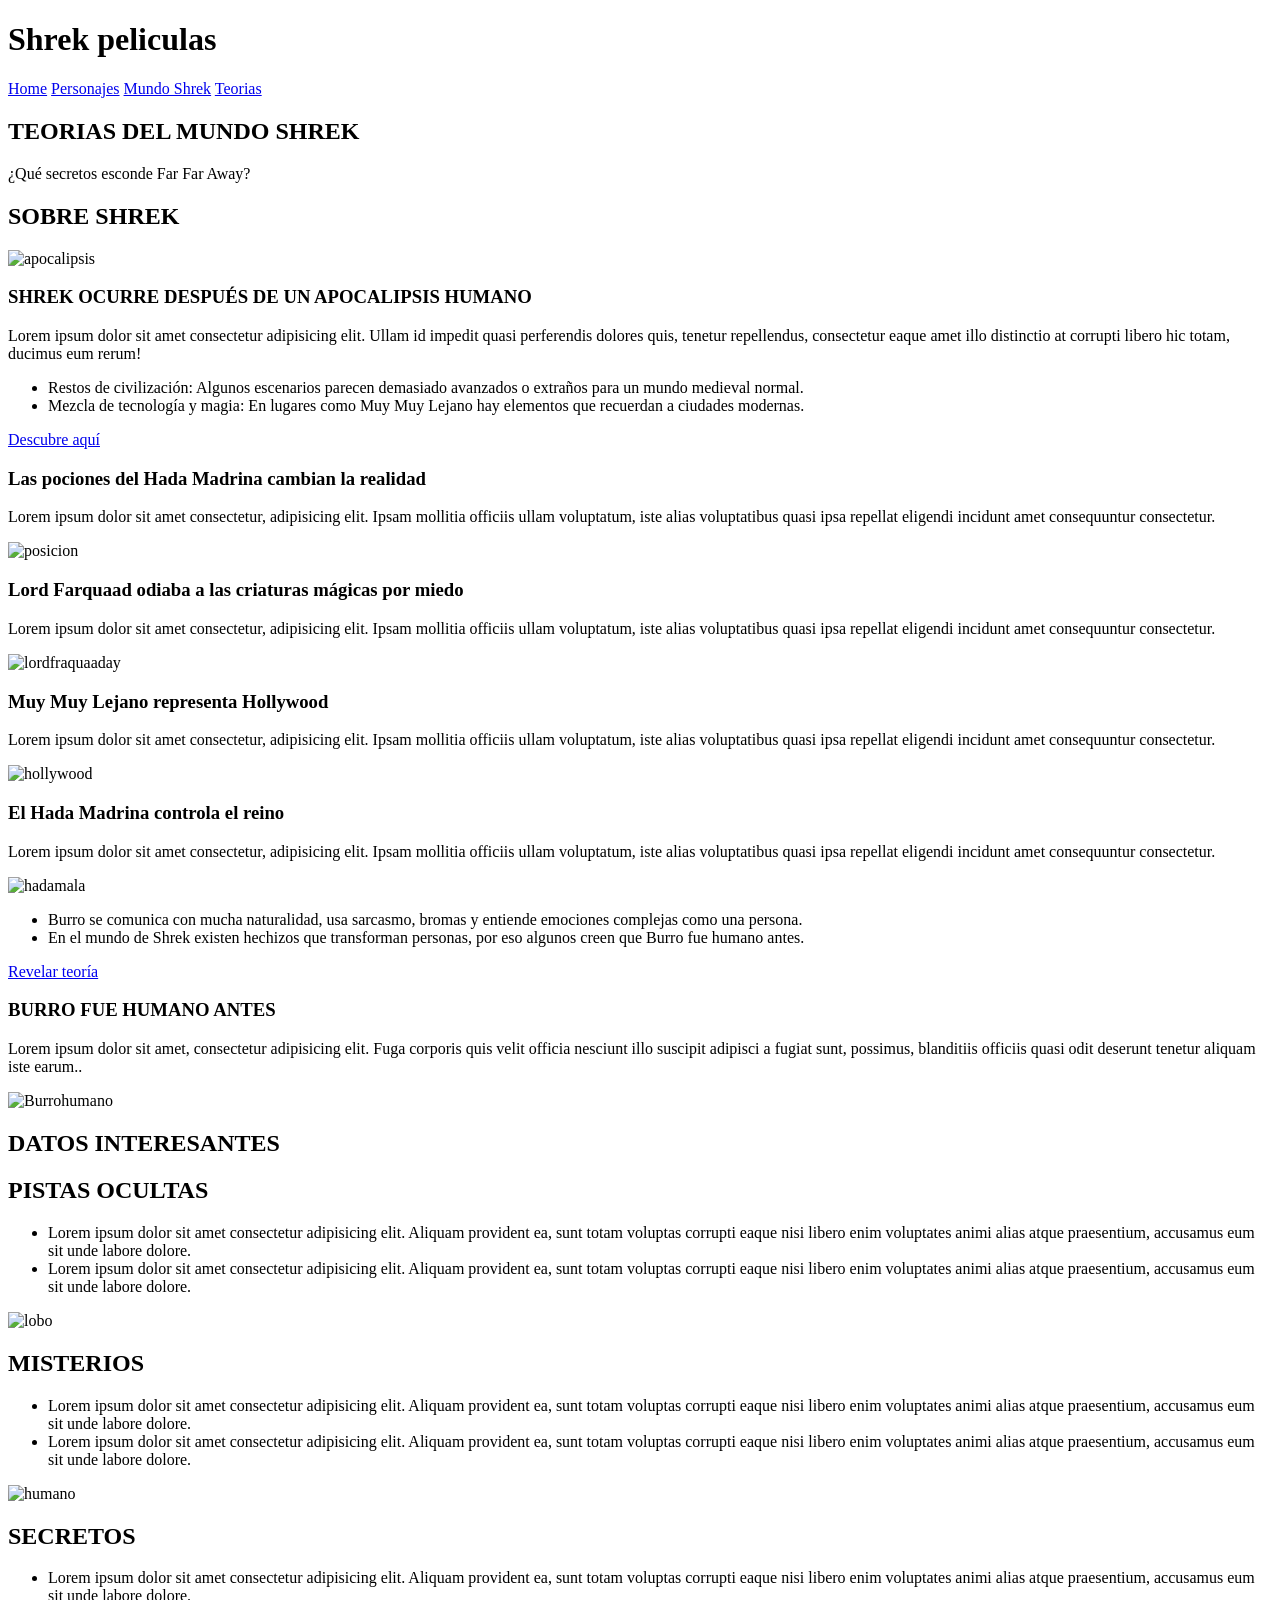
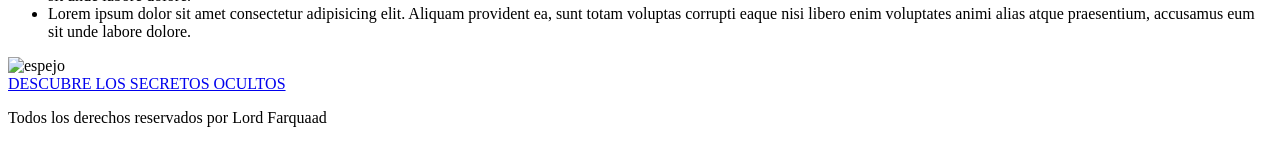
==== Teorias.html @ 33c82fba "Add files via upload" ====
<!DOCTYPE html>
<html lang="en">
<head>
    <meta charset="UTF-8">
    <meta name="viewport" content="width=device-width, initial-scale=1.0">
    <title>Shrek</title>
    <meta name ="description" content="Peliculas de sherk">
    <link rel="stylesheet" href="css/style.css" type="text/css">
    <link rel="stylesheet" href="css/normalize.css" type="text/css">
    <link rel="preconnect" href="https://fonts.googleapis.com">
    <link rel="preconnect" href="https://fonts.gstatic.com" crossorigin>
    <link href="https://fonts.googleapis.com/css2?family=Patrick+Hand&display=swap" rel="stylesheet">
    
</head>
<body>
    <header>
    <h1 class="titulo">Shrek <span>peliculas</span> </h1> 
    </header> 
    <div class="nav-bg">
    <nav class="navegacion-principal contenedor">
        <a href="index.html">Home</a>
        <a href="Personajes.html">Personajes</a>
        <a href="Mundo-shrek.html"> Mundo Shrek</a>
        <a href="Teorias.html">Teorias</a>
    </nav>
    </div>

<main class="contenedor sombras3">

<section class="hero hero-teorias">
    <div class="contenido-hero">
        <h2>TEORIAS DEL MUNDO SHREK</h2>
        <p>¿Qué secretos esconde Far Far Away?
        </p>
    </div>
</section>

<section class="contenedor">
<h2 class="titulo-mitad">SOBRE SHREK</h2>

<div class="fila-tarjeta">
    <div class="tarjeta-lado">
    <img src="img/apocalispis.jpg" alt="apocalipsis">
    <div>
    <h3>SHREK OCURRE DESPUÉS DE UN APOCALIPSIS HUMANO</h3>
    <p>Lorem ipsum dolor sit amet consectetur adipisicing elit. Ullam id impedit quasi perferendis dolores quis, tenetur repellendus, consectetur eaque amet illo distinctio at corrupti libero hic totam, ducimus eum rerum!</p>
    </div>
</div>
    
    <div class="texto-externo">
        <ul>
            <li>Restos de civilización: Algunos escenarios parecen demasiado avanzados o extraños para un mundo medieval normal.</li>
            <li>Mezcla de tecnología y magia: En lugares como Muy Muy Lejano hay elementos que recuerdan a ciudades modernas.</li>
        </ul>
        <a class="boton1" href="#">Descubre aquí</a>
    </div>
</div>
</section>


<main class="contenedor sombras">

<div class="teorias">

<section class="tarjeta1"> 
<h3> Las pociones del Hada Madrina cambian la realidad </h3>
<p> Lorem ipsum dolor sit amet consectetur, 
    adipisicing elit. Ipsam mollitia officiis 
    ullam voluptatum, iste alias voluptatibus 
    quasi ipsa repellat eligendi incidunt amet 
    consequuntur consectetur.</p>
<div class="icono">
<img src="img/posicion.jpg" alt="posicion">
</div>
</section>

<section class="tarjeta2"> 
<h3> Lord Farquaad odiaba a las criaturas mágicas por miedo </h3>
<p> Lorem ipsum dolor sit amet consectetur, 
    adipisicing elit. Ipsam mollitia officiis 
    ullam voluptatum, iste alias voluptatibus 
    quasi ipsa repellat eligendi incidunt amet 
    consequuntur consectetur.</p>
<div class="icono">
<img src="img/LordFraquaaday.jpg" alt="lordfraquaaday">
</div>
</section>

<section class="tarjeta3">
<h3> Muy Muy Lejano representa Hollywood </h3>
 <p> Lorem ipsum dolor sit amet consectetur, 
    adipisicing elit. Ipsam mollitia officiis 
    ullam voluptatum, iste alias voluptatibus 
    quasi ipsa repellat eligendi incidunt amet 
    consequuntur consectetur.</p>
<div class="icono">
<img src="img/farfaraway.jpg" alt="hollywood">
</div>
</section>

<section class="tarjeta4"> 
<h3> El Hada Madrina controla el reino </h3>
<p> Lorem ipsum dolor sit amet consectetur, 
    adipisicing elit. Ipsam mollitia officiis 
    ullam voluptatum, iste alias voluptatibus 
    quasi ipsa repellat eligendi incidunt amet 
    consequuntur consectetur.</p>
<div class="icono">
<img src="img/Hadamala.jpg" alt="hadamala">
</div>
</section>

</div>
</main>

<section class="contenedor">
    <div class="fila-tarjeta">
    <div class="texto-externo1">
   <ul>
            <li>Burro se comunica con mucha naturalidad, usa sarcasmo, bromas y entiende emociones complejas como una persona.</li>
            <li>En el mundo de Shrek existen hechizos que transforman personas, por eso algunos creen que Burro fue humano antes.</li>
        </ul>
    <a class="boton" href="#">Revelar teoría</a>
 </div>

    <div class="tarjeta-lado inverso ancho">
    <div>
    <h3>BURRO FUE HUMANO ANTES</h3>
    <p>Lorem ipsum dolor sit amet, consectetur adipisicing elit. Fuga corporis quis velit officia nesciunt illo suscipit adipisci a fugiat sunt, possimus, blanditiis officiis quasi odit deserunt tenetur aliquam iste earum..</p>
    </div>

    <img src="img/shrek_ane.jpg" alt="Burrohumano">
    </div>
    </div>

</section>

<h2>DATOS INTERESANTES</h2>
<section class="otros-daticos1">

    <div>
    <h2 class="sub-color2">PISTAS OCULTAS</h2>
    <ul class="otros-luagares-item">
         <li>Lorem ipsum dolor sit amet consectetur adipisicing elit. Aliquam provident ea, sunt totam voluptas corrupti eaque nisi libero enim voluptates animi alias atque praesentium, accusamus eum sit unde labore dolore.</li>
         <li>Lorem ipsum dolor sit amet consectetur adipisicing elit. Aliquam provident ea, sunt totam voluptas corrupti eaque nisi libero enim voluptates animi alias atque praesentium, accusamus eum sit unde labore dolore.</li>
         
         
    </ul>
    </div>
<div class="alinear-derecha flex">
    <div class="icono-datico">
    <img src="img/lobo.jpg" alt="lobo">
</div>
</div>
</section>

<section class="otros-daticos2">
    <div>
    <h2 class="sub-color3">MISTERIOS</h2>
    <ul class="otros-luagares-item">
        <li>Lorem ipsum dolor sit amet consectetur adipisicing elit. Aliquam provident ea, sunt totam voluptas corrupti eaque nisi libero enim voluptates animi alias atque praesentium, accusamus eum sit unde labore dolore.</li>
        <li>Lorem ipsum dolor sit amet consectetur adipisicing elit. Aliquam provident ea, sunt totam voluptas corrupti eaque nisi libero enim voluptates animi alias atque praesentium, accusamus eum sit unde labore dolore.</li>
        
    </ul>
</div>
<div class="alinear-derecha flex">
    <div class="icono-datico">
    <img src="img/sherkhumanojpg.jpg" alt="humano">
</div>
</div>
</section>

<section class="otros-daticos3">
    <div>
    <h2 class="sub-color4">SECRETOS</h2>
    <ul class="otros-luagares-item">
        <li>Lorem ipsum dolor sit amet consectetur adipisicing elit. Aliquam provident ea, sunt totam voluptas corrupti eaque nisi libero enim voluptates animi alias atque praesentium, accusamus eum sit unde labore dolore.</li>
        <li>Lorem ipsum dolor sit amet consectetur adipisicing elit. Aliquam provident ea, sunt totam voluptas corrupti eaque nisi libero enim voluptates animi alias atque praesentium, accusamus eum sit unde labore dolore.</li>
    
    </ul>
</div>
<div class="alinear-derecha flex">
    <div class="icono-datico">
    <img src="img/espejo.jpg" alt="espejo">
</div>
</div>
</section>
<a class="boton-final" href="#">DESCUBRE LOS SECRETOS OCULTOS </a>
</main>

<footer class="footer">
    <p> Todos los derechos reservados por Lord Farquaad</p>
</footer>


</body>
</html>
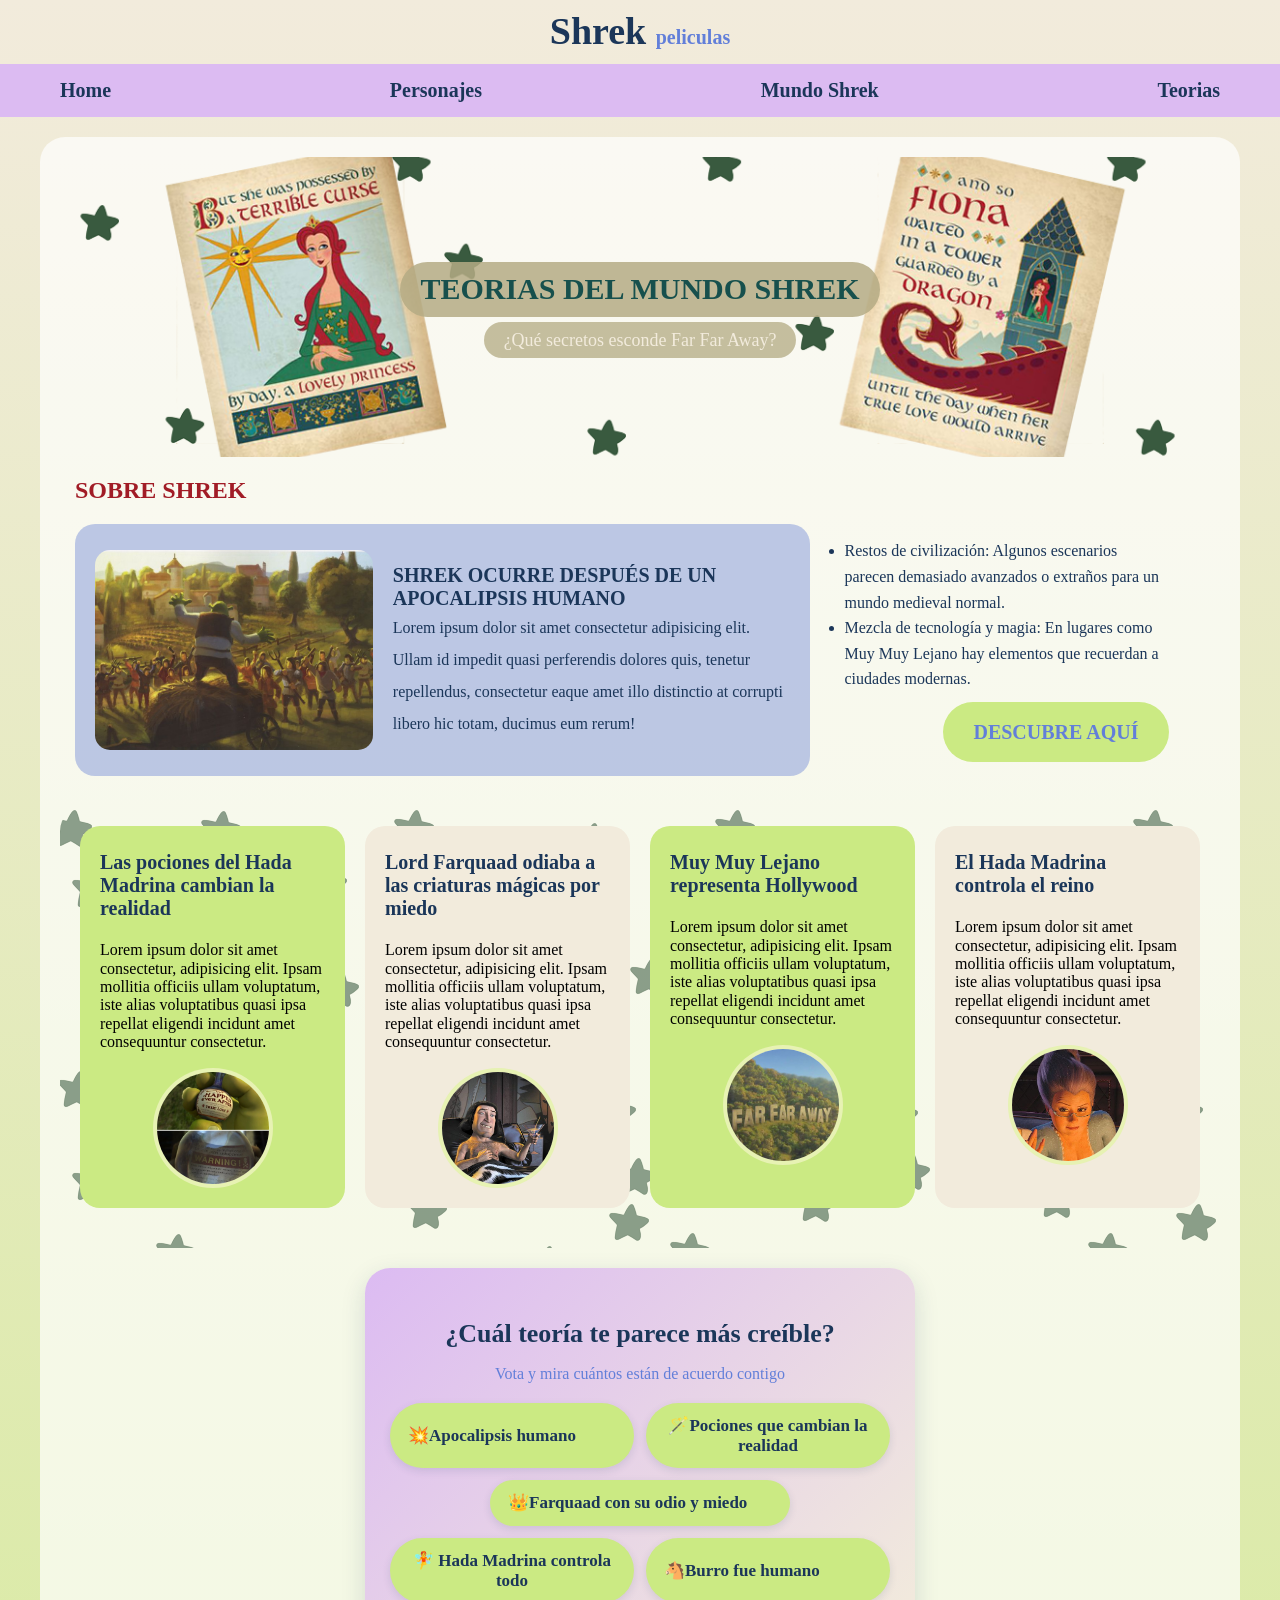
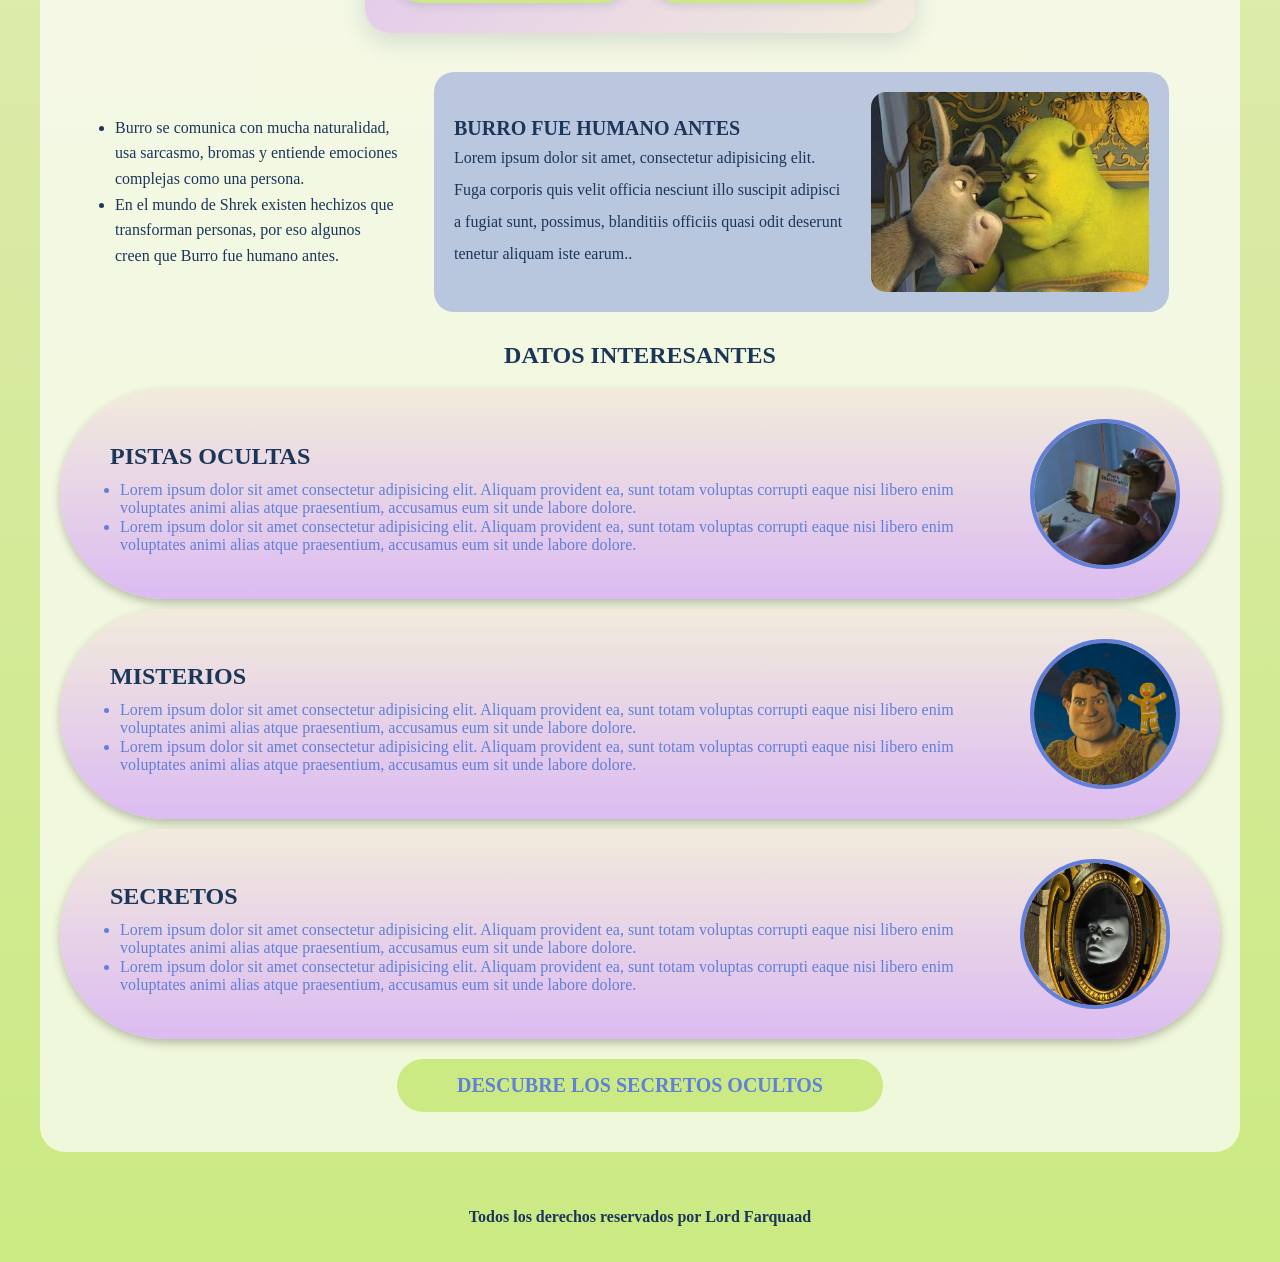
==== commit 1a26858d: "Add files via upload" ====
--- a/Teorias.html
+++ b/Teorias.html
@@ -113,6 +113,21 @@
 </div>
 </main>
 
+<div class="caja-votacion">
+    <h2 class="votacion-titulo"> ¿Cuál teoría te parece más creíble?</h2>
+    <p class="votacion-subtitulo">Vota y mira cuántos están de acuerdo contigo</p>
+
+    <div class="botones-votacion">
+        <button class="boton-voto">💥Apocalipsis humano</button>
+        <button class="boton-voto">🪄Pociones que cambian la realidad</button>
+        <button class="boton-voto centrado">👑Farquaad con su odio y miedo</button>
+        <button class="boton-voto">🧚 Hada Madrina controla todo</button>
+        <button class="boton-voto">🐴Burro fue humano</button>
+    </div>
+</div>
+
+<br>
+
 <section class="contenedor">
     <div class="fila-tarjeta">
     <div class="texto-externo1">
@@ -120,7 +135,6 @@
             <li>Burro se comunica con mucha naturalidad, usa sarcasmo, bromas y entiende emociones complejas como una persona.</li>
             <li>En el mundo de Shrek existen hechizos que transforman personas, por eso algunos creen que Burro fue humano antes.</li>
         </ul>
-    <a class="boton" href="#">Revelar teoría</a>
  </div>
 
     <div class="tarjeta-lado inverso ancho">
@@ -184,6 +198,9 @@
     <img src="img/espejo.jpg" alt="espejo">
 </div>
 </div>
+
+<br>
+
 </section>
 <a class="boton-final" href="#">DESCUBRE LOS SECRETOS OCULTOS </a>
 </main>
--- a/css/style.css
+++ b/css/style.css
@@ -0,0 +1,1457 @@
+:root{
+    --Rosalila:#DCBBF2;
+    --Azullila:#627FD9;
+    --Azul:#7E94D9;
+    --Azuloscura:#1B3659;
+    --Beige:#F2EBDC;
+    --Verde:#cbea83;
+    --Rojito:#A11C26;
+}
+
+html {
+    font-size: 62.5%;
+    box-sizing: border-box;
+    scroll-snap-type: y mandatory;
+}
+
+*, *:before, *:after {
+  box-sizing: inherit;
+}
+
+.patrick-hand-regular {
+  font-family: "Patrick Hand", cursive;
+  font-weight: 400;
+  font-style: normal;
+}
+
+body{
+    font-size: 16px;
+    font-family: "Patrick Hand", cursive;
+    background-image: linear-gradient(to top,#cbea83 0%, #F2EBDC  100%);
+    margin:0;
+    padding:0;
+    overflow-x: hidden;
+}
+
+h1,h2,h3{
+    text-align: center;
+}
+
+h1{
+    font-size: 2rem; 
+    color: #1B3659;
+}
+h2{
+    color: #1B3659;
+}
+
+span{
+    font-size: 2rem;
+}
+
+.titulo{
+    text-align: center;
+    font-size: 3.8rem;
+    color:var(--Azuloscura);
+    margin:0;
+    padding: 1rem 0;
+}
+
+.titulo span{
+    font-size: 2rem;
+    color:var(--Azullila);
+}
+
+.contenedor{
+    width: 100%;
+    max-width: 120rem;
+    margin: 0 auto;
+    padding:0 1.5rem;
+}
+
+.nav-bg{
+background-color:var(--Rosalila);
+}
+
+.navegacion-principal{
+    padding: 1rem;
+    display: flex;
+    flex-direction: column;
+    gap: 0.5rem;
+    align-items: center;
+}
+
+@media (min-width:768px) {
+    .navegacion-principal{
+        flex-direction: row;
+        justify-content: space-between;
+        align-items: center;
+    } 
+}
+
+.navegacion-principal a{
+    color: var(--Azuloscura);
+    text-decoration: none;
+    font-size: 2rem;
+    font-weight: 900;
+    padding: 0.5rem 1rem;
+}
+
+.navegacion-principal a:hover{
+    color: var(--Azuloscura);
+    font-size: 2rem;
+    background-color: var(--Beige);
+    font-weight: 900;
+    padding: 1rem;
+    border-radius: 15px;
+}
+
+.hero{
+    background-image: url(../img/Banner.jpg);
+    background-repeat: no-repeat;
+    background-size: cover;
+    background-position: center;
+    height: 35rem;
+    position: relative;
+    margin-bottom: 2rem;
+    width: 100%;
+}
+
+.contenido-hero{
+    position: absolute;
+    background-color: rgba(5, 37, 3, 0.238);
+    height: 100%;
+    width: 100%;
+    display: flex;
+    flex-direction: column;
+    align-items: center;
+    justify-content: center;
+    padding: 2rem;
+}
+
+.contenido-hero h2{
+    color: #F2EBDC;
+    font-size: 2.4rem;
+    text-align: center;
+}
+
+.contenido-hero p{
+    color: #F2EBDC;
+    text-align: center;
+    font-size: 1.8rem;
+}
+
+.boton{
+    background-color: #cbea83;
+    color: var(--Azullila);
+    padding: 1rem 3rem;
+    margin-top:1rem ;
+    font-size: 2rem;
+    text-decoration: none;
+    text-transform: uppercase;
+    font-weight: bold;
+    border-radius: 5rem;
+    display: inline-block;
+    text-align: center;
+    border: none;
+}
+
+.boton:hover{
+    cursor: pointer;
+    color: #1B3659;
+    background-color: #F2EBDC;
+    font-weight: 900;
+    padding: 1rem 2rem;
+    border-radius: 5rem;
+}
+
+.contenido-hero .boton{
+    width: auto;
+    max-width: 90%;
+}
+
+@media (max-width: 480px) {
+    .contenido-hero .boton{
+        padding: 1rem 1.5rem;
+        font-size: 1.6rem;
+    }}
+
+.sombra{
+    background-color: #F2EBDC;
+    padding: 2rem;
+    border-radius: 25px;
+    margin: 0 1rem 2rem 1rem;
+} 
+
+@media (min-width:768px){
+    .sombra{
+        margin:0 auto 2rem auto;
+    }
+}
+
+.servicios{
+    display: flex;
+    flex-direction: column;
+    gap: 2rem;
+}
+
+@media (min-width: 768px){
+    .servicios{
+        display: grid;
+        grid-template-columns:repeat(3, 1fr);
+    }
+}
+.servicio{
+    display: flex;
+    flex-direction: column;
+    align-items: center;
+}
+.servicio h3{
+    color: var(--Azullila);
+    font-size: 2rem;
+}
+.servicio p{
+    line-height: 2;
+    text-align: center;
+    font-size: 1.6rem;
+}
+
+.servicio .icono{
+    height: 15rem;
+    width: 15rem;
+    background-color:var(--Rosalila);
+    border-radius: 50%;
+    display: flex;
+    justify-content: center;
+    align-items: center;
+}
+.formulario{
+    background: linear-gradient(var(--Rosalila) 0%, var(--Beige) 50%,var(--Rosalila) 100% );
+    width: min(60rem, 100%);
+    margin: 0 auto;
+    padding: 2rem;
+    border-radius: 2rem;
+}
+
+.formulario fieldset{
+    border: none;
+    padding: 0;
+    margin: 0;
+}
+
+.formulario legend{
+    text-align: center;
+    font-size: 1.8rem;
+    text-transform: uppercase;
+    font-weight: 700;
+    margin-bottom: 2rem;
+    color: var(--Azuloscura);
+}
+
+
+@media (min-width:768px){
+    .contenedor-campos{
+        display: grid;
+        grid-template-columns: repeat(2,1fr);
+        grid-template-rows: auto auto 20rem;
+        column-gap: 1rem;
+    }
+}
+
+.campo:nth-child(3),
+.campo:nth-child(4) {
+    grid-column: 1 / 3;
+}
+
+.campo{
+    margin-bottom: 2rem;
+}
+.campo label{
+    color: var(--Azuloscura);
+    font-weight: bold;
+    margin-bottom: 1rem;
+    display: block;
+    font-size: 1.8rem;
+}
+.campo textarea{
+    height: 18rem;
+    border-radius: 1.5rem;
+    padding: 1.2rem;
+}
+
+.input-text{
+    width: 100%;
+    border: none;
+    padding: 1.2rem;
+    border-radius: 2rem;
+    font-size: 1.6rem;
+}
+
+.w-100{width: 100%;}
+@media (min-width:768px){
+    .w-100{width: auto;}
+}
+
+.flex{
+    display: flex;
+    justify-content: flex-end;
+    align-items: center;
+    gap: 1rem;
+}
+
+.alinear-derecha{
+    justify-content: flex-end;
+
+}
+
+.legend1{
+    color: var(--Rosalila);
+}
+
+.footer{
+    text-align: center;
+    color: var(--Azuloscura);
+    font-weight: bold;
+    padding: 2rem;
+    font-size: 1.6rem;
+}
+
+.servicios,
+.navegacion-principal,
+.formulario{
+    scroll-snap-stop: always;
+}
+
+/**personajes**/
+
+
+.sombras1{
+    background-color:#ffffffb1;
+    padding: 2rem;
+    border-radius: 25px;
+    margin: 2rem 1rem 2rem 1rem;
+} 
+
+@media (min-width:768px){
+    .sombras1{
+        margin:2rem auto 2rem auto;
+    }
+}
+
+.titulo-principales{
+    color: var(--Azuloscura);
+}
+.personajes{
+    display: flex;
+    flex-direction: column;
+    gap: 2rem;
+}
+
+@media (min-width: 768px){
+    .personajes{
+        display: grid;
+        grid-template-columns:repeat(3, 1fr);
+    }
+}
+
+.personaje{
+    display: flex;
+    flex-direction: column;
+    align-items: center;
+}
+
+.personaje h3{
+    color: var(--Azuloscura);
+    font-size: 2rem;
+}
+
+.personaje p{
+    line-height: 2;
+    text-align: center;
+    font-size: 1.6rem;
+}
+
+.personaje .icono{
+    width: 15rem;
+    height: 15rem;
+    border-radius: 50%;
+    overflow: hidden;
+    background-color:cornsilk;
+    display: flex;
+    justify-content:center;
+    align-items: center;
+    border: 4px solid var(--Verde);
+}
+.personaje .icono img {
+    width: 100%;
+    height: 100%;
+    object-fit: contain;
+    object-position:center ;
+}
+.personaje:hover{
+    transform: scale(1.05);
+    transition: 0.3s;
+    background-color: #cbea8380;
+}
+
+.titulo-amigos{
+    color: var(--Azullila);
+}
+.amigo{
+    display: flex;
+    flex-direction: column;
+    align-items: center;
+}
+
+.amigo h3{
+    color: var(--Azul);
+    font-size: 2rem;
+}
+
+.amigo p{
+    line-height: 2;
+    text-align: center;
+    font-size: 1.6rem;
+}
+
+.amigo .icono{
+    width: 15rem;
+    height: 15rem;
+    border-radius: 50%;
+    overflow: hidden;
+    background-color:cornsilk;
+    display: flex;
+    justify-content:center;
+    align-items: center;
+    border: 4px solid var(--Azullila);
+}
+.amigo .icono img {
+    width: 100%;
+    height: 100%;
+    object-fit: contain;
+    object-position:center ;
+}
+.amigo:hover{
+    transform: scale(1.05);
+    transition: 0.3s;
+    background-color: #6280d95a;
+}
+
+.titulo-villanos{
+    color: var(--Rojito);
+}
+
+.villano{
+    display: flex;
+    flex-direction: column;
+    align-items: center;
+}
+
+.villano h3{
+    color: var(--Rojito);
+    font-size: 2rem;
+}
+
+.villano p{
+    line-height: 2;
+    text-align: center;
+    font-size: 1.6rem;
+}
+
+.villano .icono{
+    width: 15rem;
+    height: 15rem;
+    border-radius: 50%;
+    overflow: hidden;
+    background-color:cornsilk;
+    display: flex;
+    justify-content:center;
+    align-items: center;
+    border: 4px solid var(--Rojito);
+}
+.villano .icono img {
+    width: 100%;
+    height: 100%;
+    object-fit: contain;
+    object-position:center ;
+}
+.villano:hover{
+    transform: scale(1.05);
+    transition: 0.3s;
+   background-color: #dcbbf296;
+}
+.personaje,
+.amigo,
+.villano {
+    border-radius: 2rem;
+    padding: 2rem;
+    box-shadow: 0 4px 10px rgba(0,0,0,0.1);
+}
+
+/* Otros personajes - cuadritos */
+.titulo-otros{
+    color: var(--Azuloscura);
+}
+
+.otros-personajes{
+    display: grid;
+    grid-template-columns: repeat(4, 1fr);
+    gap: 2rem;
+    margin-bottom: 2rem;
+}
+
+.cuadro-1{ 
+   background-image: linear-gradient(to top,#DCBBF2 0%, #F2EBDC  100%);
+    border-radius: 2rem;
+    padding: 2rem 3rem; 
+}
+.cuadro-2{ 
+   background-image: linear-gradient(to top,#cbea83 0%, #F2EBDC  100%);
+    border-radius: 2rem;
+    padding: 2rem 3rem;
+}
+.cuadro-3{ 
+    background-image: linear-gradient(to top,#DCBBF2 0%, #F2EBDC  100%);
+    border-radius: 2rem;
+    padding: 2rem 3rem;
+}
+.cuadro-4{ 
+    background-image: linear-gradient(to top,#cbea83 0%, #F2EBDC  100%);
+    border-radius: 2rem;
+    padding: 2rem 3rem;
+}
+
+.frase{
+    background-color: var(--Azuloscura);
+    border-radius: 50rem;
+    margin: 1rem;
+    padding: 1rem 2rem; 
+}
+.frase p{
+    text-align: center;
+    color: var(--Beige);
+    font-size: 1.6rem;
+
+}
+
+/**Mundo-shrek**/
+
+.sombras2{
+    background-color:#ffffffb1;
+    padding: 2rem;
+    border-radius: 25px;
+    margin: 2rem 1rem 2rem 1rem;
+} 
+
+@media (min-width:768px){
+    .sombras2{
+        margin:2rem auto 2rem auto;
+    }
+}
+
+.lugares {
+    margin: 2rem 0;
+}
+
+.marcos {
+    display: grid;
+    grid-template-columns: repeat(3, 1fr);
+    gap: 1.5rem;
+}
+
+@media (max-width: 768px) {
+    .marcos {
+        grid-template-columns: 1fr;
+    }
+}
+
+.marco-1{
+    border-radius: 2rem;
+    padding: 2.5rem;
+    display: flex;
+    flex-direction: column;
+    justify-content: flex-end;
+    min-height: 20rem;
+    grid-column: span 2;
+    background-color: var(--Verde);
+}
+.marco-1 h3{
+    font-size: 2rem;
+    color: var(--Azuloscura); 
+}
+.marco-1 p{
+    text-align: left;
+    margin: 0 0 0.5rem 0;
+    font-size: 1.6rem;
+    color: var(--Azuloscura); 
+}
+
+.marco-2{
+    border-radius: 2rem;
+    padding: 2.5rem;
+    display: flex;
+    flex-direction: column;
+    justify-content: flex-end;
+    min-height: 20rem;
+    grid-column: span 1;
+    background-color: var(--Beige)
+}
+.marco-2 h3{
+    font-size: 2rem;
+    color: var(--Azuloscura); 
+}
+.marco-2 p{
+    text-align: left;
+    margin: 0 0 0.5rem 0;
+    font-size: 1.6rem;
+    color: var(--Azuloscura); 
+}
+.marco-img{
+    background-image:url(../img/pantano.jpg);
+    background-size: cover;
+    background-position: top;
+    min-height: 26rem;
+    border-radius: 2rem;
+    box-shadow: 0 4px 10px rgba(0, 0, 0, 0.24);
+}
+
+.marco-img:hover{
+    transform: scale(1.05);
+    transition: 0.3s;
+}
+.marco-img2{
+    background-image:url(../img/far-far-away.jpg) ;
+    background-size: cover;
+    background-position: top;
+    min-height: 22rem;
+    border-radius: 2rem;
+    box-shadow: 0 4px 10px rgba(0, 0, 0, 0.24);
+}
+
+.marco-img2:hover{
+    transform: scale(1.05);
+    transition: 0.3s;
+}
+.marco-img4{
+    background-image: url(../img/castillo-fiona.jpg);
+    background-size: cover;
+    background-position: top;
+    min-height: 22rem;
+    border-radius: 2rem;
+    box-shadow: 0 4px 10px rgba(0, 0, 0, 0.24);
+}
+
+.marco-img4:hover{
+    transform: scale(1.05);
+    transition: 0.3s;
+}
+.marco-img3{
+    background-image:url(../img/bosque.jpg);
+    background-size: cover;
+    background-position: top;
+    min-height: 22rem;
+    border-radius: 2rem;
+    box-shadow: 0 4px 10px rgba(0, 0, 0, 0.24);
+}
+
+.marco-img3:hover{
+    transform: scale(1.05);
+    transition: 0.3s;
+}
+
+.marco-3{
+    border-radius: 2rem;
+    padding: 2.5rem;
+    display: flex;
+    flex-direction: column;
+    justify-content: flex-end;
+    min-height: 20rem;
+    grid-column: span 1;
+    background-color: var(--Beige);
+}
+.marco-3 h3{
+    font-size: 2rem;
+    color: var(--Azuloscura);
+}
+.marco-3 p{
+    text-align: left;
+    margin: 0 0 0.5rem 0;
+    font-size: 1.6rem;
+    color: var(--Azuloscura); 
+}
+.marco-4{
+    border-radius: 2rem;
+    padding: 2.5rem;
+    display: flex;
+    flex-direction: column;
+    justify-content: flex-end;
+    min-height: 20rem;
+    grid-column: span 1;
+    background-color: var(--Azul);
+}
+.marco-4 h3{
+    font-size: 2rem;
+    color: var(--Beige);
+}
+.marco-4 p{
+    text-align: left;
+    margin: 0 0 0.5rem 0;
+    font-size: 1.6rem;
+    color: var(--Beige);
+}
+
+.botonsito{
+    background-color: #F2EBDC;
+    color: #1B3659;
+    padding: 1rem 3rem;
+    margin-top:1rem ;
+    font-size: 2rem;
+    text-decoration: none;
+    text-transform: uppercase;
+    font-weight: bold;
+    border-radius: 5rem;
+    display: inline-block;
+    text-align: center;
+    border: none;
+}
+
+.botonsito:hover{
+    cursor: pointer;
+    color: var(--Azullila);
+    background-color: #cbea83;
+    font-weight: 900;
+    padding: 1rem 2rem;
+    border-radius: 5rem;
+}
+
+.titulo-separador {
+    grid-column: span 3;
+    padding: 1rem 2rem;
+}
+
+.titulo-separador h3 {
+    text-align: left;
+    font-size: 2.5rem;
+    color: var(--Azullila);
+    margin: 0;
+
+}
+
+.titulo-separador1 {
+    grid-column: span 3;
+    padding: 1rem 2rem;
+}
+
+.titulo-separador1 h3 {
+    text-align: center;
+    font-size: 2.5rem;
+    color: var(--Azuloscura);
+    margin: 0;
+}
+
+
+@media (max-width: 768px) {
+    .titulo-separador,.titulo-separador1 {
+        grid-column: span 1;
+    }
+}
+ 
+.mapa {
+    margin: 1rem auto;
+    padding: 1rem;
+    display: flex;
+    justify-content: center;
+    box-shadow: 0 4px 10px rgba(0,0,0,0.1);
+    background-color: #dcbbf27a;
+
+}
+
+.mapa-shrek {
+    display: grid;
+    grid-template-columns: 35rem 1fr;
+    gap: 5rem;
+    align-items: center;
+}
+
+.mapa-img {
+    width: 35rem;
+    height: 28rem;
+    border-radius: 1rem;
+    overflow: hidden;
+    box-shadow: 0 4px 10px rgba(0, 0, 0, 0.24);
+}
+
+.mapa-img img {
+    width: 100%;
+    height: 100%;
+    object-fit: cover;
+    border-radius: 1rem;
+   
+}
+
+.texto-mapa{
+    padding-left: 2rem;
+}
+
+.texto-mapa h2 {
+    font-size: 2.5rem;
+    color: var(--Rojito);
+    text-align: left;
+    margin-bottom: 1rem;
+    
+}
+
+.texto-mapa p {
+    font-size: 1.6rem;
+    line-height: 1.8;
+    text-align: left;
+    margin-bottom: 2rem;
+    color: var(--Azuloscura);
+}
+
+.texto-mapa li{
+     color: var(--Azuloscura);
+}
+
+@media (max-width: 768px) {
+    .mapa-shrek{
+        grid-template-columns: 1fr;
+    }
+}
+.mapa-img {
+        width: 100%;
+    }
+
+.otros-lugares {
+    margin: 1rem auto;
+    padding: 3rem 4rem;
+    display: flex;
+    flex-direction: row;          
+    align-items: center;          
+    justify-content: space-between; 
+    gap: 2rem;
+    box-shadow: 0 4px 10px rgba(0, 0, 0, 0.255);
+    color: var(--Azullila);
+    border-radius: 50rem;
+}
+
+.sub-color1 {
+    color: var(--Azuloscura);
+    white-space: nowrap;   
+    margin: 0;
+}
+
+.otros-luagares-item {
+    flex: 1;               
+    margin: 0;
+    padding-left: 2rem;
+}
+
+.alinear-derecha {
+    justify-content: flex-end;
+    flex-shrink: 0;        
+}
+
+/**Teorias**/
+
+.sombras3{
+    background-color:#ffffffb1;
+    padding: 2rem;
+    border-radius: 25px;
+    margin: 2rem 1rem 2rem 1rem;
+} 
+
+@media (min-width:768px){
+    .sombras3{
+        margin:2rem auto 2rem auto;
+    }
+}
+
+.sombras{
+    background-image: url(../img/banner8png.png);
+    padding: 2rem;
+    border-radius: 25px;
+    margin: 0 1rem 2rem 1rem;
+} 
+
+@media (min-width:768px){
+    .sombras{
+        margin:0 auto 2rem auto;
+    }
+}
+
+.hero-teorias {
+    background-image:url(../img/banner4.png);
+    height: 30rem;
+}
+
+.hero-teorias .contenido-hero {
+    background-color: transparent;
+}
+
+.hero-teorias h2 {
+    color: #17504D; 
+    
+}
+
+.hero-teorias .contenido-hero h2 {
+    background-color:#b5ac85d8; 
+    padding: 1rem 2rem;
+    border-radius: 50rem;
+    display: inline-block;
+    margin-bottom: 0.5rem;
+    font-size: 3rem;
+}
+
+.hero-teorias .contenido-hero p {
+    background-color:#b5ac85c2;
+    padding: 0.8rem 2rem;
+    border-radius: 50rem;
+    display: inline-block;
+    margin-top: 0; 
+}
+
+.teorias{
+    display: grid;
+    grid-template-columns: repeat(4, 1fr);
+    gap: 2rem;
+    margin-bottom: 2rem;
+}
+
+@media (min-width: 768px){
+    .teorias{
+        display: grid;
+        grid-template-columns:repeat(4, 1fr);
+    }
+}
+
+.tarjeta1{
+    display: flex;
+    flex-direction: column;
+    align-items: center;
+    background-color: var(--Verde);
+    border-radius: 2rem;
+    padding: 2rem;
+}
+
+.tarjeta1 h3{
+    color:var(--Azuloscura);
+    font-size: 2rem;
+    text-align: left;
+    width: 100%;
+    margin-bottom: 0.5rem;  
+    margin-top: 0.5rem;
+}
+
+.tarjet1 p{
+    line-height: 1.3;
+    text-align: left;
+    font-size: 1.6rem;
+    margin-top: 0.5rem;
+}
+
+.tarjeta1 .icono{
+    width: 12rem;
+    height: 12rem;
+    border-radius: 50%;
+    overflow: hidden;
+    background-color:cornsilk;
+    border: 4px solid #cbea8377;
+}
+.tarjeta1 .icono img {
+    width: 100%;
+    height: 100%;
+    object-fit: cover;
+}
+
+.tarjeta1:hover{
+    transform: scale(1.05);
+    transition: 0.3s;
+     background-color: var(--Beige);
+}
+
+.tarjeta2{
+    display: flex;
+    flex-direction: column;
+    align-items: center;
+    background-color: var(--Beige);
+    border-radius: 2rem;
+    padding: 2rem;
+}
+
+.tarjeta2 h3{
+    color: var(--Azuloscura);
+    font-size: 2rem;
+    text-align: left;
+    width: 100%;
+    margin-bottom: 0.5rem;  
+    margin-top: 0.5rem;
+}
+
+.tarjet2 p{
+    line-height: 1.3;
+    text-align: left;
+    font-size: 1.6rem;
+    margin-top: 0.5rem;
+}
+
+.tarjeta2 .icono{
+    width: 12rem;
+    height: 12rem;
+    border-radius: 50%;
+    overflow: hidden;
+    background-color:cornsilk;
+    border: 4px solid #cbea8377;;
+}
+.tarjeta2 .icono img {
+    width: 100%;
+    height: 100%;
+    object-fit: cover;
+}
+.tarjeta2:hover{
+    transform: scale(1.05);
+    transition: 0.3s;
+     background-color: var(--Verde);
+}
+
+.tarjeta3{
+    display: flex;
+    flex-direction: column;
+    align-items: center;
+    background-color:var(--Verde);
+    border-radius: 2rem;
+    padding: 2rem;
+}
+
+.tarjeta3 h3{
+    color: var(--Azuloscura);
+    font-size: 2rem;
+    text-align: left;
+    width: 100%;
+    margin-bottom: 0.5rem;  
+    margin-top: 0.5rem;
+}
+
+.tarjet3 p{
+    line-height: 1.3;
+    text-align: left;
+    font-size: 1.6rem;
+    margin-top: 0.5rem;
+}
+
+.tarjeta3 .icono{
+    width: 12rem;
+    height: 12rem;
+    border-radius: 50%;
+    overflow: hidden;
+    background-color:cornsilk;
+    border: 4px solid #cbea8377;
+}
+.tarjeta3 .icono img {
+    width: 100%;
+    height: 100%;
+    object-fit: cover;
+}
+.tarjeta3:hover{
+    transform: scale(1.05);
+    transition: 0.3s;
+     background-color: var(--Beige);
+}
+
+.tarjeta4{
+    display: flex;
+    flex-direction: column;
+    align-items: center;
+    background-color: var(--Beige);
+    border-radius: 2rem;
+    padding: 2rem;
+}
+
+.tarjeta4 h3{
+    color: var(--Azuloscura);
+    font-size: 2rem;
+    text-align: left;
+    width: 100%;
+    margin-bottom: 0.5rem;  
+    margin-top: 0.5rem;
+}
+
+.tarjet4 p{
+    line-height: 1.3;
+    text-align: left;
+    font-size: 1.6rem;
+    margin-top: 0.5rem;
+}
+
+.tarjeta4 .icono{
+    width: 12rem;
+    height: 12rem;
+    border-radius: 50%;
+    overflow: hidden;
+    background-color:cornsilk;
+    border: 4px solid #cbea8377;
+}
+.tarjeta4 .icono img {
+    width: 100%;
+    height: 100%;
+    object-fit: cover;
+}
+.tarjeta4:hover{
+    transform: scale(1.05);
+    transition: 0.3s;
+    background-color: var(--Verde);
+}
+
+.fila-tarjeta{
+    display: flex;
+    align-items: center;
+    gap: 2rem;
+    margin-bottom: 3rem;
+    flex-wrap: wrap;
+}
+
+.tarjeta-lado{
+    display: flex;
+    align-items: center;
+    gap: 2rem;
+    background-color: #7e95d97f;
+    border-radius: 2rem;
+    padding: 2rem;
+    width: 65%;
+}
+
+.tarjeta-lado img{
+    width: 40%;
+    border-radius: 1.5rem;
+    object-fit: cover;
+    height: 20rem;
+}
+
+.tarjeta-lado h3{
+    font-size: 2rem;
+    color: var(--Azuloscura);
+    text-align: left;
+    margin-bottom: 0.2rem;
+    margin-top: 2rem;
+}
+
+.tarjeta-lado p{
+    font-size: 1.6rem;
+    line-height: 2;
+    margin-top: 0;
+    color: var(--Azuloscura);
+}
+
+.texto-externo{
+    width: 30%;
+    font-size: 1.6rem;
+    line-height: 2;
+    color: var(--Azuloscura);
+    display: flex;
+    flex-direction: column;
+    align-items: flex-start;
+    
+}
+.texto-externo ul {
+    margin: 0;
+    padding-left: 1.5rem;
+}
+
+.texto-externo li {
+    margin: 0;
+    padding: 0;
+    line-height: 1.6; 
+}
+
+.boton1{
+    background-color: #cbea83;
+    color: var(--Azullila);
+    padding: 1rem 3rem;
+    margin-top:1rem ;
+    font-size: 2rem;
+    text-decoration: none;
+    text-transform: uppercase;
+    font-weight: bold;
+    border-radius: 5rem;
+    display: inline-block;
+    text-align: center;
+    border: none;
+    align-self: flex-end;
+
+}
+
+.caja-votacion {
+    background: linear-gradient(135deg, var(--Rosalila) 0%, var(--Beige) 100%);
+    border-radius: 2.5rem;
+    padding: 3rem 2.5rem;
+    max-width: 55rem;
+    margin: 2rem auto;
+    box-shadow: 0 8px 24px rgba(27, 54, 89, 0.15);
+}
+
+.votacion-titulo {
+    font-size: 2.6rem;
+    color: var(--Azuloscura);
+    font-weight: 900;
+    margin-bottom: 0.5rem;
+}
+
+.votacion-subtitulo {
+    font-size: 1.6rem;
+    color: var(--Azullila);
+    margin-bottom: 2rem;
+    text-align: center;
+}
+
+.botones-votacion {
+    display: grid;
+    grid-template-columns: 1fr 1fr;
+    gap: 1.2rem;
+}
+
+.boton-voto.centrado {
+    grid-column: 1 / -1;
+    justify-self: center;
+    width: 60%;
+}
+
+.boton-voto {
+    background-color: var(--Verde);
+    color: var(--Azuloscura);
+    border: none;
+    border-radius: 5rem;
+    padding: 1.3rem 1.8rem;
+    font-family: "Patrick Hand", cursive;
+    font-size: 1.7rem;
+    font-weight: 700;
+    cursor: pointer;
+    display: flex;
+    align-items: center;
+    gap: 0.7rem;
+    transition: transform 0.2s, background-color 0.2s;
+    box-shadow: 0 3px 8px rgba(27, 54, 89, 0.12);
+    width: 100%;
+}
+
+.boton-voto:hover {
+    transform: scale(1.05);
+    background-color: var(--Azullila);
+    color: #fff;
+}
+
+
+.boton1:hover{
+    cursor: pointer;
+    color:#1B3659;
+    background-color:#F2EBDC;
+    font-weight: 900;
+    padding: 1rem 2rem;
+    border-radius: 5rem;
+}
+
+.inverso{
+  background-color: #7e95d97f;
+    width: 75%;
+}
+
+.inverso h3{
+    color: var(--Azuloscura);
+}
+
+.inverso p{
+    color: var(--Azuloscura);
+}
+
+.ancho{
+    width: 65%;
+}
+
+.botones-grupo{
+    display: flex;
+    gap: 1rem;
+    justify-content: center;
+    margin-top: 1rem;
+}
+
+.texto-externo1{
+    width: 30%;
+    font-size: 1.6rem;
+    line-height: 2;
+    color: var(--Azuloscura);
+    display: flex;
+    flex-direction: column;
+    align-items: flex-start;
+    
+}
+.texto-externo1 ul {
+    margin: 0;
+    padding-right: 1.5rem;
+}
+
+.texto-externo1 li {
+    margin: 0;
+    padding: 0;
+    line-height: 1.6; 
+}
+
+.icono-lugar {
+    width: 15rem;
+    height: 15rem;
+    border-radius: 50%;
+    overflow: hidden;
+    flex-shrink: 0;
+    border: 4px solid var(--Verde);
+}
+
+.icono-lugar img {
+    width: 100%;
+    height: 100%;
+    object-fit: cover;
+    object-position: center top; 
+}
+
+.otros-daticos1 {
+    margin: 1rem auto;
+    padding: 3rem 4rem;
+    display: flex;
+    flex-direction: row;          
+    align-items: center;          
+    justify-content: space-between; 
+    gap: 1rem;
+    box-shadow: 0 4px 10px rgba(0, 0, 0, 0.255);
+    color: var(--Azullila);
+    border-radius: 50rem;
+    background-image: linear-gradient(to top,#DCBBF2 0%, #F2EBDC  100%);
+}
+
+.sub-color2 {
+    color: var(--Azuloscura);
+    white-space: nowrap;   
+    margin: 1rem;
+    text-align: left;  
+
+}
+
+.otros-daticos1-item {
+    flex: 1;               
+    margin: 0;
+}
+
+.alinear-derecha {
+    justify-content: flex-end;
+    flex-shrink: 0;
+    align-self: flex-end; 
+}
+
+.icono-datico {
+    width: 15rem;
+    height: 15rem;
+    border-radius: 50%;
+    overflow: hidden;
+    flex-shrink: 0;
+    border: 4px solid var(--Azullila);
+}
+
+.icono-datico img {
+    width: 100%;
+    height: 100%;
+    object-fit: cover;
+    object-position: center top; 
+}
+
+.otros-daticos2 {
+    margin: 1rem auto;
+    padding: 3rem 4rem;
+    display: flex;
+    flex-direction: row;          
+    align-items: center;          
+    justify-content: space-between; 
+    gap: 1rem;
+    box-shadow: 0 4px 10px rgba(0, 0, 0, 0.255);
+    color: var(--Azullila);
+    border-radius: 50rem;
+    background-image: linear-gradient(to top,#DCBBF2 0%, #F2EBDC  100%);
+}
+
+.sub-color3 {
+    color: var(--Azuloscura);
+    white-space: nowrap;   
+    margin: 1rem;
+    text-align: left;  
+
+}
+
+.otros-daticos2-item {
+    flex: 1;               
+    margin: 0;
+}
+
+.alinear-derecha {
+    justify-content: flex-end;
+    flex-shrink: 0;
+    align-self: flex-end; 
+}
+
+.otros-daticos3 {
+    margin: 1rem auto;
+    padding: 3rem 4rem;
+    display: flex;
+    flex-direction: row;          
+    align-items: center;          
+    justify-content: space-between; 
+    gap: 1rem;
+    box-shadow: 0 4px 10px rgba(0, 0, 0, 0.255);
+    color: var(--Azullila);
+    border-radius: 50rem;
+    background-image: linear-gradient(to top,#DCBBF2 0%, #F2EBDC  100%);
+}
+
+.sub-color4 {
+    color: var(--Azuloscura);
+    white-space: nowrap;   
+    margin: 1rem;
+    text-align: left;  
+
+}
+
+.otros-daticos3-item {
+    flex: 1;               
+    margin: 0;
+}
+
+.alinear-derecha {
+    justify-content: flex-end;
+    flex-shrink: 0;
+    align-self: flex-end; 
+}
+
+.boton-final{
+    background-color: #cbea83;
+    color: var(--Azullila);
+    padding: 1.5rem 6rem;
+    margin-top:1rem ;
+    font-size: 2rem;
+    text-decoration: none;
+    text-transform: uppercase;
+    font-weight: bold;
+    border-radius: 5rem;
+    display: block;
+    text-align: center;
+    border: none;
+    width: fit-content;
+    margin: 2rem auto;
+}
+
+.boton-final:hover{
+    cursor: pointer;
+    color: var(--Azuloscura);
+    background-color:#F2EBDC;
+    font-weight: 900;
+    padding: 1rem 2rem;
+    border-radius: 5rem;
+}
+
+.titulo-mitad{
+    color: #A11C26;
+    text-align: left;
+}
